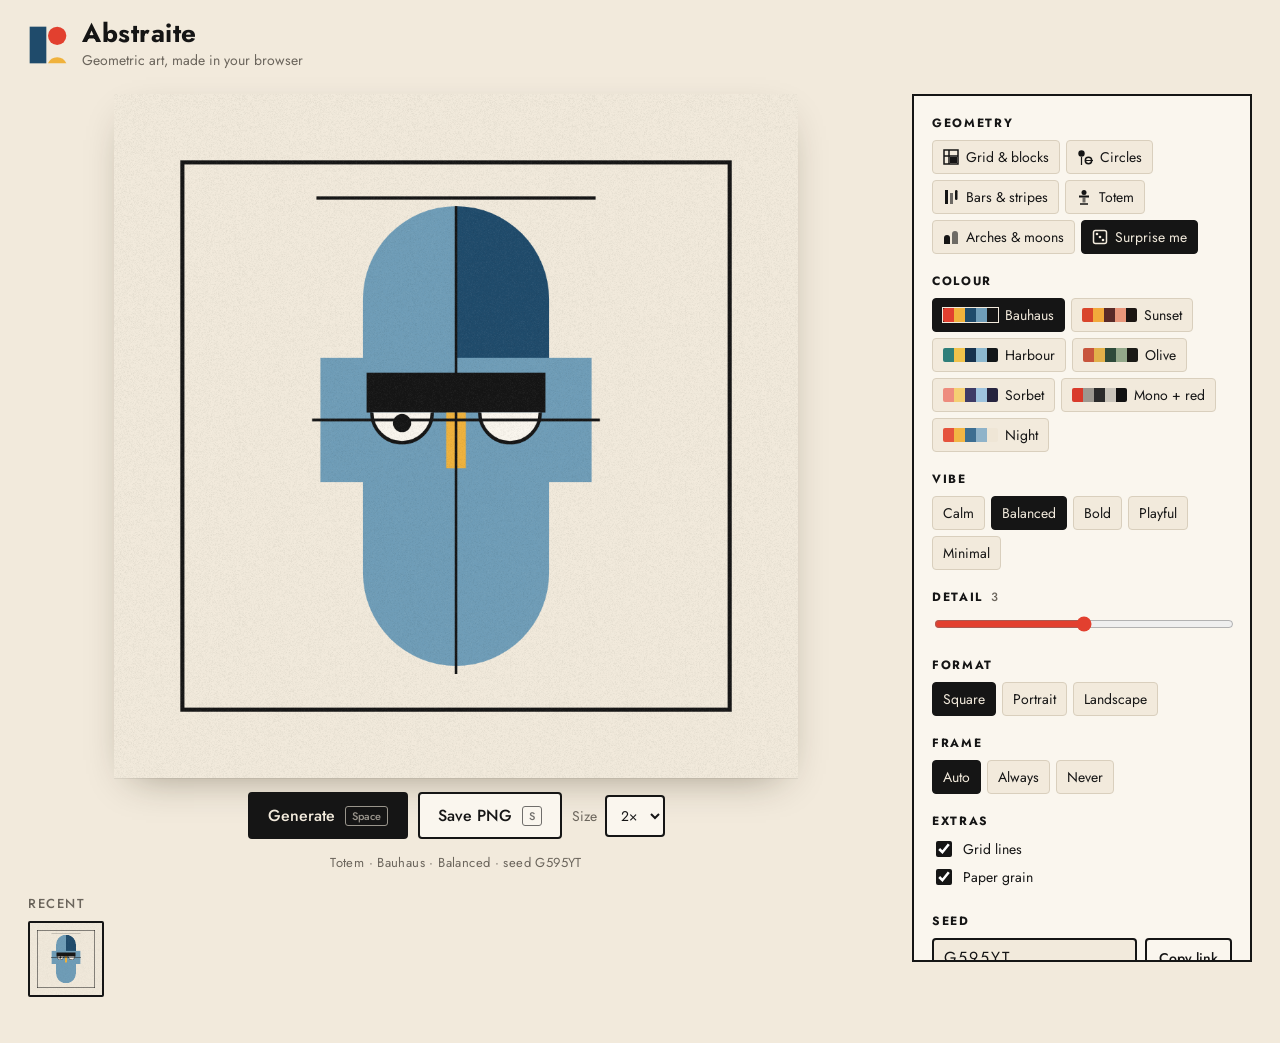
==== index.html @ ddf46121 "first commit" ====
<!doctype html>
<html lang="en">
<head>
  <meta charset="utf-8">
  <meta name="viewport" content="width=device-width, initial-scale=1">
  <title>Abstraite — geometric art generator</title>
  <meta name="description" content="Generate Bauhaus-style abstract geometric art in your browser.">
  <link rel="preconnect" href="https://fonts.googleapis.com">
  <link rel="preconnect" href="https://fonts.gstatic.com" crossorigin>
  <link href="https://fonts.googleapis.com/css2?family=Jost:wght@400;500;700&display=swap" rel="stylesheet">
  <link rel="stylesheet" href="style.css">
</head>
<body>
  <header class="top">
    <div class="brand">
      <svg class="mark" viewBox="0 0 48 48" aria-hidden="true">
        <rect x="2" y="2" width="20" height="44" fill="#1F4B6B"/>
        <circle cx="35" cy="13" r="11" fill="#E2402F"/>
        <path d="M24 46a12 12 0 0 1 22 0z" fill="#F0B23C"/>
      </svg>
      <div>
        <h1>Abstraite</h1>
        <p class="tag">Geometric art, made in your browser</p>
      </div>
    </div>
  </header>

  <main class="layout">
    <section class="stage" aria-label="Artwork">
      <div class="canvas-wrap">
        <canvas id="art" aria-label="Generated artwork"></canvas>
      </div>
      <div class="actions">
        <button id="generate" class="btn primary" title="Shortcut: Space">Generate <kbd>Space</kbd></button>
        <button id="save" class="btn" title="Shortcut: S">Save PNG <kbd>S</kbd></button>
        <label class="size">
          <span>Size</span>
          <select id="exportScale">
            <option value="1">1×</option>
            <option value="2" selected>2×</option>
            <option value="4">4×</option>
          </select>
        </label>
      </div>
      <p class="meta" id="meta"></p>
      <div class="history-wrap">
        <h2>Recent</h2>
        <div id="history" class="history" aria-label="Recent artworks"></div>
      </div>
    </section>

    <aside class="panel" aria-label="Settings">
      <fieldset>
        <legend>Geometry</legend>
        <div class="chips" data-key="composition"></div>
      </fieldset>
      <fieldset>
        <legend>Colour</legend>
        <div class="chips palettes" data-key="palette"></div>
      </fieldset>
      <fieldset>
        <legend>Vibe</legend>
        <div class="chips" data-key="vibe"></div>
      </fieldset>
      <fieldset>
        <legend>Detail <output id="detailOut">3</output></legend>
        <input type="range" id="detail" min="1" max="5" step="1" value="3">
      </fieldset>
      <fieldset>
        <legend>Format</legend>
        <div class="chips" data-key="format"></div>
      </fieldset>
      <fieldset>
        <legend>Frame</legend>
        <div class="chips" data-key="frame"></div>
      </fieldset>
      <fieldset class="toggles">
        <legend>Extras</legend>
        <label><input type="checkbox" id="gridLines" checked> Grid lines</label>
        <label><input type="checkbox" id="grain" checked> Paper grain</label>
      </fieldset>
      <fieldset>
        <legend>Seed</legend>
        <div class="seed">
          <input id="seed" type="text" maxlength="24" spellcheck="false" aria-label="Seed">
          <button id="copyLink" class="btn small" title="Copy a link to this exact artwork">Copy link</button>
        </div>
        <p class="hint">Same seed + same settings = same artwork.</p>
      </fieldset>
    </aside>
  </main>

  <script src="generator.js"></script>
  <script src="app.js"></script>
</body>
</html>
---- style.css ----
:root {
  --bg: #F2EADC;
  --surface: #FAF6EE;
  --ink: #151515;
  --muted: #6b655c;
  --line: #d9cfbd;
  --red: #E2402F;
  --yellow: #F0B23C;
  --navy: #1F4B6B;
  --sky: #6F9DB8;
  --radius: 4px;
  font-family: 'Jost', 'Futura', 'Avenir Next', 'Segoe UI', system-ui, sans-serif;
  color: var(--ink);
}

* { box-sizing: border-box; }
body { margin: 0; background: var(--bg); min-height: 100vh; }
button, input, select { font: inherit; color: inherit; }

.top { padding: 20px 28px 8px; }
.brand { display: flex; gap: 14px; align-items: center; }
.mark { width: 40px; height: 40px; }
h1 { margin: 0; font-size: 26px; font-weight: 700; letter-spacing: 0.02em; line-height: 1; }
.tag { margin: 4px 0 0; color: var(--muted); font-size: 14px; }

.layout {
  display: grid;
  grid-template-columns: minmax(0, 1fr) 340px;
  gap: 28px;
  padding: 16px 28px 40px;
  align-items: start;
}

/* ---------- Stage ---------- */
.stage { display: flex; flex-direction: column; align-items: center; gap: 14px; min-width: 0; }
.canvas-wrap {
  width: 100%;
  display: flex; justify-content: center; align-items: center;
  height: min(76vh, 820px);
}
#art {
  max-width: 100%; max-height: 100%;
  box-shadow: 0 1px 0 rgba(0,0,0,.06), 0 14px 40px -18px rgba(40,30,10,.45);
  background: var(--surface);
}
.actions { display: flex; gap: 10px; flex-wrap: wrap; justify-content: center; align-items: center; }
.btn {
  border: 2px solid var(--ink); background: var(--surface);
  padding: 10px 18px; border-radius: var(--radius); cursor: pointer;
  font-weight: 500; display: inline-flex; gap: 10px; align-items: center;
  transition: transform .08s ease, background .15s ease;
}
.btn:hover { background: #fff; }
.btn:active { transform: translateY(1px); }
.btn.primary { background: var(--ink); color: var(--bg); }
.btn.primary:hover { background: #333; }
.btn.small { padding: 6px 12px; font-size: 14px; }
kbd {
  font-family: inherit; font-size: 11px; padding: 1px 6px; border-radius: 3px;
  border: 1px solid currentColor; opacity: .6;
}
.size { display: inline-flex; align-items: center; gap: 8px; font-size: 14px; color: var(--muted); }
.size select { border: 2px solid var(--ink); border-radius: var(--radius); background: var(--surface); padding: 8px 10px; color: var(--ink); }
.meta { margin: 0; color: var(--muted); font-size: 13px; letter-spacing: .03em; }

.history-wrap { width: 100%; max-width: 900px; }
.history-wrap h2 { font-size: 13px; text-transform: uppercase; letter-spacing: .12em; color: var(--muted); font-weight: 500; margin: 8px 0; }
.history { display: flex; gap: 10px; overflow-x: auto; padding-bottom: 6px; }
.history button {
  flex: 0 0 auto; padding: 0; border: 2px solid transparent; background: none; cursor: pointer;
  border-radius: 2px; line-height: 0;
}
.history button[aria-current="true"] { border-color: var(--ink); }
.history img { height: 72px; width: auto; display: block; }
.history .empty { color: var(--muted); font-size: 14px; }

/* ---------- Panel ---------- */
.panel {
  background: var(--surface); border: 2px solid var(--ink);
  padding: 18px 18px 6px; position: sticky; top: 16px;
  max-height: calc(100vh - 32px); overflow-y: auto;
}
fieldset { border: 0; padding: 0; margin: 0 0 18px; min-width: 0; }
legend {
  font-size: 12px; text-transform: uppercase; letter-spacing: .14em; font-weight: 700;
  margin-bottom: 8px; padding: 0; display: flex; gap: 8px; align-items: baseline;
}
legend output { font-weight: 500; color: var(--muted); letter-spacing: 0; }

.chips { display: flex; flex-wrap: wrap; gap: 6px; }
.chip {
  border: 1.5px solid var(--line); background: var(--bg); border-radius: var(--radius);
  padding: 6px 10px; cursor: pointer; font-size: 14px; display: inline-flex; gap: 7px; align-items: center;
  transition: border-color .12s ease, background .12s ease;
}
.chip:hover { border-color: var(--ink); }
.chip[aria-pressed="true"] { background: var(--ink); color: var(--bg); border-color: var(--ink); }
.chip svg { width: 16px; height: 16px; flex: none; }
.swatches { display: inline-flex; }
.swatches i { width: 11px; height: 14px; display: block; }
.swatches i:first-child { border-radius: 2px 0 0 2px; }
.swatches i:last-child { border-radius: 0 2px 2px 0; }
.chip[aria-pressed="true"] .swatches { outline: 1.5px solid var(--bg); }

input[type="range"] { width: 100%; accent-color: var(--red); }
.toggles label { display: flex; gap: 8px; align-items: center; font-size: 14px; margin-bottom: 6px; cursor: pointer; }
.toggles input { accent-color: var(--ink); width: 16px; height: 16px; }
.seed { display: flex; gap: 8px; }
.seed input {
  flex: 1; min-width: 0; border: 2px solid var(--ink); border-radius: var(--radius);
  background: var(--bg); padding: 6px 10px; letter-spacing: .12em; text-transform: uppercase;
}
.hint { font-size: 12px; color: var(--muted); margin: 6px 0 0; }

:focus-visible { outline: 3px solid var(--sky); outline-offset: 2px; }

.toast {
  position: fixed; left: 50%; bottom: 24px; transform: translateX(-50%);
  background: var(--ink); color: var(--bg); padding: 10px 16px; border-radius: var(--radius);
  font-size: 14px; opacity: 0; transition: opacity .2s ease; pointer-events: none;
}
.toast.show { opacity: 1; }

@media (max-width: 860px) {
  .top { padding: 16px 16px 4px; }
  .layout { grid-template-columns: 1fr; padding: 12px 16px 32px; gap: 20px; }
  .canvas-wrap { height: auto; }
  .panel { position: static; max-height: none; }
}
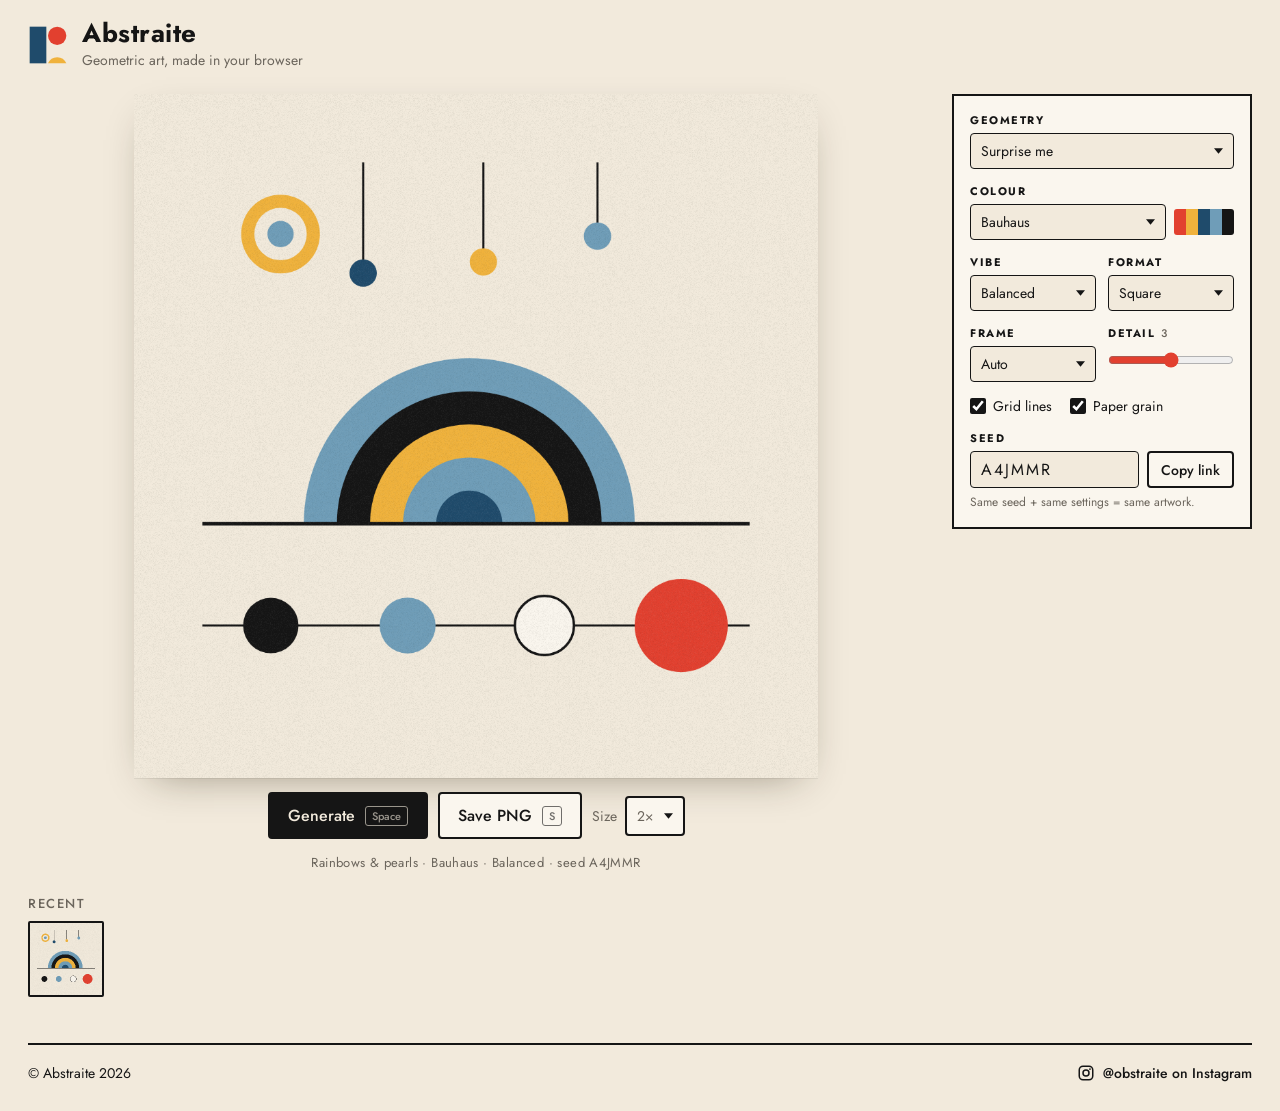
==== commit 48ad2c85: "more geometry options and the IG page" ====
--- a/index.html
+++ b/index.html
@@ -50,45 +50,59 @@
     </section>
 
     <aside class="panel" aria-label="Settings">
-      <fieldset>
-        <legend>Geometry</legend>
-        <div class="chips" data-key="composition"></div>
-      </fieldset>
-      <fieldset>
-        <legend>Colour</legend>
-        <div class="chips palettes" data-key="palette"></div>
-      </fieldset>
-      <fieldset>
-        <legend>Vibe</legend>
-        <div class="chips" data-key="vibe"></div>
-      </fieldset>
-      <fieldset>
-        <legend>Detail <output id="detailOut">3</output></legend>
-        <input type="range" id="detail" min="1" max="5" step="1" value="3">
-      </fieldset>
-      <fieldset>
-        <legend>Format</legend>
-        <div class="chips" data-key="format"></div>
-      </fieldset>
-      <fieldset>
-        <legend>Frame</legend>
-        <div class="chips" data-key="frame"></div>
-      </fieldset>
-      <fieldset class="toggles">
-        <legend>Extras</legend>
+      <div class="row">
+        <label for="composition">Geometry</label>
+        <select id="composition" data-key="composition"></select>
+      </div>
+      <div class="row">
+        <label for="palette">Colour</label>
+        <div class="with-swatch">
+          <select id="palette" data-key="palette"></select>
+          <span class="swatches" id="paletteSwatch" aria-hidden="true"></span>
+        </div>
+      </div>
+      <div class="pair">
+        <div class="row">
+          <label for="vibe">Vibe</label>
+          <select id="vibe" data-key="vibe"></select>
+        </div>
+        <div class="row">
+          <label for="format">Format</label>
+          <select id="format" data-key="format"></select>
+        </div>
+      </div>
+      <div class="pair">
+        <div class="row">
+          <label for="frame">Frame</label>
+          <select id="frame" data-key="frame"></select>
+        </div>
+        <div class="row">
+          <label for="detail">Detail <output id="detailOut">3</output></label>
+          <input type="range" id="detail" min="1" max="5" step="1" value="3">
+        </div>
+      </div>
+      <div class="toggles">
         <label><input type="checkbox" id="gridLines" checked> Grid lines</label>
         <label><input type="checkbox" id="grain" checked> Paper grain</label>
-      </fieldset>
-      <fieldset>
-        <legend>Seed</legend>
+      </div>
+      <div class="row">
+        <label for="seed">Seed</label>
         <div class="seed">
-          <input id="seed" type="text" maxlength="24" spellcheck="false" aria-label="Seed">
-          <button id="copyLink" class="btn small" title="Copy a link to this exact artwork">Copy link</button>
+          <input id="seed" type="text" maxlength="24" spellcheck="false">
+          <button id="copyLink" class="btn small" type="button" title="Copy a link to this exact artwork">Copy link</button>
         </div>
         <p class="hint">Same seed + same settings = same artwork.</p>
-      </fieldset>
+      </div>
     </aside>
   </main>
+
+  <footer class="foot">
+    <span>© Abstraite 2026</span>
+    <a href="https://www.instagram.com/obstraite/" target="_blank" rel="noopener">
+      <svg viewBox="0 0 24 24" aria-hidden="true"><rect x="3" y="3" width="18" height="18" rx="5" fill="none" stroke="currentColor" stroke-width="2"/><circle cx="12" cy="12" r="4" fill="none" stroke="currentColor" stroke-width="2"/><circle cx="17.3" cy="6.7" r="1.2" fill="currentColor"/></svg>
+      @obstraite on Instagram
+    </a>
+  </footer>
 
   <script src="generator.js"></script>
   <script src="app.js"></script>
--- a/style.css
+++ b/style.css
@@ -25,7 +25,7 @@
 
 .layout {
   display: grid;
-  grid-template-columns: minmax(0, 1fr) 340px;
+  grid-template-columns: minmax(0, 1fr) 300px;
   gap: 28px;
   padding: 16px 28px 40px;
   align-items: start;
@@ -60,7 +60,7 @@
   border: 1px solid currentColor; opacity: .6;
 }
 .size { display: inline-flex; align-items: center; gap: 8px; font-size: 14px; color: var(--muted); }
-.size select { border: 2px solid var(--ink); border-radius: var(--radius); background: var(--surface); padding: 8px 10px; color: var(--ink); }
+.size select { width: auto; border-width: 2px; background-color: var(--surface); padding: 8px 30px 8px 10px; }
 .meta { margin: 0; color: var(--muted); font-size: 13px; letter-spacing: .03em; }
 
 .history-wrap { width: 100%; max-width: 900px; }
@@ -77,40 +77,50 @@
 /* ---------- Panel ---------- */
 .panel {
   background: var(--surface); border: 2px solid var(--ink);
-  padding: 18px 18px 6px; position: sticky; top: 16px;
-  max-height: calc(100vh - 32px); overflow-y: auto;
+  padding: 16px; position: sticky; top: 16px;
+  display: flex; flex-direction: column; gap: 14px;
 }
-fieldset { border: 0; padding: 0; margin: 0 0 18px; min-width: 0; }
-legend {
-  font-size: 12px; text-transform: uppercase; letter-spacing: .14em; font-weight: 700;
-  margin-bottom: 8px; padding: 0; display: flex; gap: 8px; align-items: baseline;
+.row { display: flex; flex-direction: column; gap: 5px; min-width: 0; }
+.row > label {
+  font-size: 11px; text-transform: uppercase; letter-spacing: .14em; font-weight: 700;
+  display: flex; gap: 6px; align-items: baseline;
 }
-legend output { font-weight: 500; color: var(--muted); letter-spacing: 0; }
+.row output { font-weight: 500; color: var(--muted); letter-spacing: 0; }
+.pair { display: grid; grid-template-columns: 1fr 1fr; gap: 12px; }
+select {
+  width: 100%; appearance: none; -webkit-appearance: none;
+  border: 1.5px solid var(--ink); border-radius: var(--radius); background-color: var(--bg);
+  padding: 7px 30px 7px 10px; font-size: 14px; cursor: pointer;
+  background-image: url("data:image/svg+xml,%3Csvg xmlns='http://www.w3.org/2000/svg' viewBox='0 0 10 6'%3E%3Cpath d='M0 0h10L5 6z' fill='%23151515'/%3E%3C/svg%3E");
+  background-repeat: no-repeat; background-position: right 10px center; background-size: 9px 6px;
+}
+.with-swatch { display: flex; gap: 8px; align-items: center; }
+.with-swatch select { flex: 1; }
+.swatches { display: inline-flex; flex: none; }
+.swatches i { width: 12px; height: 26px; display: block; }
+.swatches i:first-child { border-radius: 3px 0 0 3px; }
+.swatches i:last-child { border-radius: 0 3px 3px 0; }
 
-.chips { display: flex; flex-wrap: wrap; gap: 6px; }
-.chip {
-  border: 1.5px solid var(--line); background: var(--bg); border-radius: var(--radius);
-  padding: 6px 10px; cursor: pointer; font-size: 14px; display: inline-flex; gap: 7px; align-items: center;
-  transition: border-color .12s ease, background .12s ease;
-}
-.chip:hover { border-color: var(--ink); }
-.chip[aria-pressed="true"] { background: var(--ink); color: var(--bg); border-color: var(--ink); }
-.chip svg { width: 16px; height: 16px; flex: none; }
-.swatches { display: inline-flex; }
-.swatches i { width: 11px; height: 14px; display: block; }
-.swatches i:first-child { border-radius: 2px 0 0 2px; }
-.swatches i:last-child { border-radius: 0 2px 2px 0; }
-.chip[aria-pressed="true"] .swatches { outline: 1.5px solid var(--bg); }
-
-input[type="range"] { width: 100%; accent-color: var(--red); }
-.toggles label { display: flex; gap: 8px; align-items: center; font-size: 14px; margin-bottom: 6px; cursor: pointer; }
-.toggles input { accent-color: var(--ink); width: 16px; height: 16px; }
+input[type="range"] { width: 100%; accent-color: var(--red); margin: 6px 0 0; }
+.toggles { display: flex; gap: 18px; flex-wrap: wrap; }
+.toggles label { display: flex; gap: 7px; align-items: center; font-size: 14px; cursor: pointer; }
+.toggles input { accent-color: var(--ink); width: 16px; height: 16px; margin: 0; }
 .seed { display: flex; gap: 8px; }
 .seed input {
-  flex: 1; min-width: 0; border: 2px solid var(--ink); border-radius: var(--radius);
+  flex: 1; min-width: 0; border: 1.5px solid var(--ink); border-radius: var(--radius);
   background: var(--bg); padding: 6px 10px; letter-spacing: .12em; text-transform: uppercase;
 }
-.hint { font-size: 12px; color: var(--muted); margin: 6px 0 0; }
+.hint { font-size: 12px; color: var(--muted); margin: 0; }
+
+/* ---------- Footer ---------- */
+.foot {
+  border-top: 2px solid var(--ink); margin: 0 28px; padding: 18px 0 28px;
+  display: flex; justify-content: space-between; align-items: center; flex-wrap: wrap; gap: 10px;
+  font-size: 14px;
+}
+.foot a { color: var(--ink); text-decoration: none; display: inline-flex; gap: 8px; align-items: center; font-weight: 500; }
+.foot a:hover { color: var(--red); }
+.foot svg { width: 18px; height: 18px; }
 
 :focus-visible { outline: 3px solid var(--sky); outline-offset: 2px; }
 
@@ -125,5 +135,6 @@
   .top { padding: 16px 16px 4px; }
   .layout { grid-template-columns: 1fr; padding: 12px 16px 32px; gap: 20px; }
   .canvas-wrap { height: auto; }
-  .panel { position: static; max-height: none; }
+  .panel { position: static; }
+  .foot { margin: 0 16px; }
 }
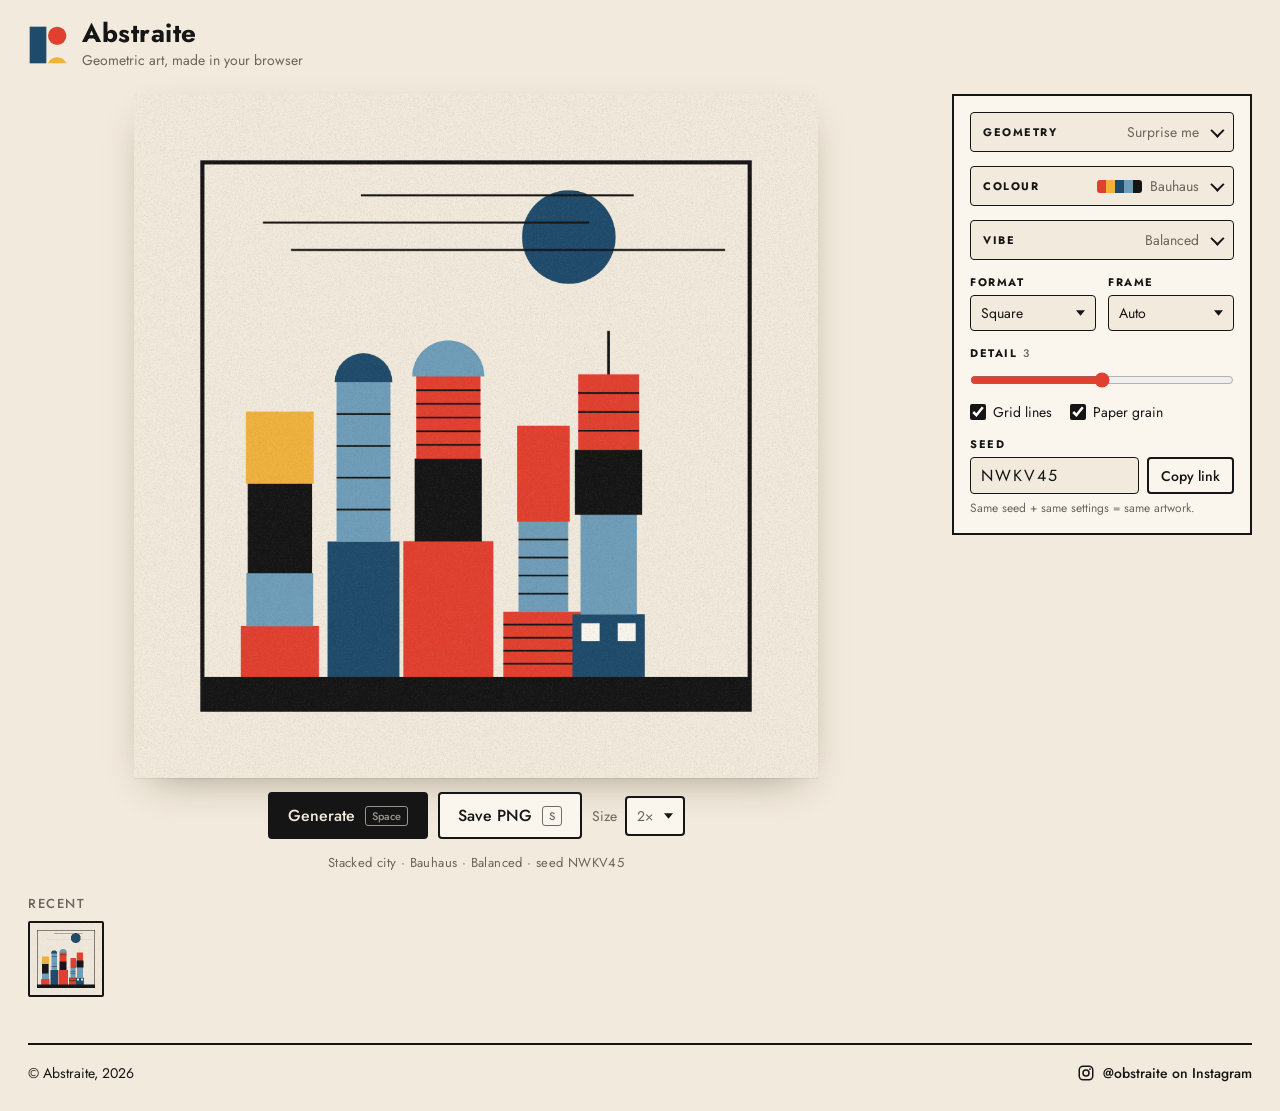
==== commit 6a9dabe2: "setting expanded" ====
--- a/index.html
+++ b/index.html
@@ -50,36 +50,31 @@
     </section>
 
     <aside class="panel" aria-label="Settings">
-      <div class="row">
-        <label for="composition">Geometry</label>
-        <select id="composition" data-key="composition"></select>
-      </div>
-      <div class="row">
-        <label for="palette">Colour</label>
-        <div class="with-swatch">
-          <select id="palette" data-key="palette"></select>
-          <span class="swatches" id="paletteSwatch" aria-hidden="true"></span>
-        </div>
-      </div>
+      <details class="group" data-key="composition">
+        <summary><span class="g-label">Geometry</span><span class="g-value"></span></summary>
+        <div class="chips"></div>
+      </details>
+      <details class="group" data-key="palette">
+        <summary><span class="g-label">Colour</span><span class="g-value"></span></summary>
+        <div class="chips palettes"></div>
+      </details>
+      <details class="group" data-key="vibe">
+        <summary><span class="g-label">Vibe</span><span class="g-value"></span></summary>
+        <div class="chips"></div>
+      </details>
       <div class="pair">
-        <div class="row">
-          <label for="vibe">Vibe</label>
-          <select id="vibe" data-key="vibe"></select>
-        </div>
         <div class="row">
           <label for="format">Format</label>
           <select id="format" data-key="format"></select>
         </div>
-      </div>
-      <div class="pair">
         <div class="row">
           <label for="frame">Frame</label>
           <select id="frame" data-key="frame"></select>
         </div>
-        <div class="row">
-          <label for="detail">Detail <output id="detailOut">3</output></label>
-          <input type="range" id="detail" min="1" max="5" step="1" value="3">
-        </div>
+      </div>
+      <div class="row">
+        <label for="detail">Detail <output id="detailOut">3</output></label>
+        <input type="range" id="detail" min="1" max="5" step="1" value="3">
       </div>
       <div class="toggles">
         <label><input type="checkbox" id="gridLines" checked> Grid lines</label>
@@ -97,8 +92,8 @@
   </main>
 
   <footer class="foot">
-    <span>© Abstraite 2026</span>
-    <a href="https://www.instagram.com/obstraite/" target="_blank" rel="noopener">
+    <span>© Abstraite, 2026</span>
+    <a href="https://www.instagram.com/randomly_abstracted/" target="_blank" rel="noopener">
       <svg viewBox="0 0 24 24" aria-hidden="true"><rect x="3" y="3" width="18" height="18" rx="5" fill="none" stroke="currentColor" stroke-width="2"/><circle cx="12" cy="12" r="4" fill="none" stroke="currentColor" stroke-width="2"/><circle cx="17.3" cy="6.7" r="1.2" fill="currentColor"/></svg>
       @obstraite on Instagram
     </a>
--- a/style.css
+++ b/style.css
@@ -78,6 +78,7 @@
 .panel {
   background: var(--surface); border: 2px solid var(--ink);
   padding: 16px; position: sticky; top: 16px;
+  max-height: calc(100vh - 32px); overflow-y: auto;
   display: flex; flex-direction: column; gap: 14px;
 }
 .row { display: flex; flex-direction: column; gap: 5px; min-width: 0; }
@@ -94,10 +95,37 @@
   background-image: url("data:image/svg+xml,%3Csvg xmlns='http://www.w3.org/2000/svg' viewBox='0 0 10 6'%3E%3Cpath d='M0 0h10L5 6z' fill='%23151515'/%3E%3C/svg%3E");
   background-repeat: no-repeat; background-position: right 10px center; background-size: 9px 6px;
 }
-.with-swatch { display: flex; gap: 8px; align-items: center; }
-.with-swatch select { flex: 1; }
+/* Collapsible groups */
+.group { border: 1.5px solid var(--ink); border-radius: var(--radius); background: var(--bg); }
+.group summary {
+  list-style: none; cursor: pointer; padding: 9px 12px;
+  display: flex; align-items: center; gap: 10px; user-select: none;
+}
+.group summary::-webkit-details-marker { display: none; }
+.group summary::after {
+  content: ''; width: 8px; height: 8px; margin-left: 2px; flex: none;
+  border-right: 2px solid var(--ink); border-bottom: 2px solid var(--ink);
+  transform: rotate(45deg) translateY(-2px); transition: transform .15s ease;
+}
+.group[open] summary::after { transform: rotate(-135deg) translateY(-2px); }
+.g-label { font-size: 11px; text-transform: uppercase; letter-spacing: .14em; font-weight: 700; }
+.g-value {
+  margin-left: auto; font-size: 14px; color: var(--muted);
+  display: inline-flex; align-items: center; gap: 8px; min-width: 0;
+}
+.group .chips { padding: 2px 10px 12px; }
+.chips { display: flex; flex-wrap: wrap; gap: 6px; }
+.chip {
+  border: 1.5px solid var(--line); background: var(--surface); border-radius: var(--radius);
+  padding: 5px 9px; cursor: pointer; font-size: 13.5px; display: inline-flex; gap: 7px; align-items: center;
+  transition: border-color .12s ease, background .12s ease;
+}
+.chip:hover { border-color: var(--ink); }
+.chip[aria-pressed="true"] { background: var(--ink); color: var(--bg); border-color: var(--ink); }
+.chip svg { width: 15px; height: 15px; flex: none; }
 .swatches { display: inline-flex; flex: none; }
-.swatches i { width: 12px; height: 26px; display: block; }
+.swatches i { width: 9px; height: 13px; display: block; }
+.chip[aria-pressed="true"] .swatches { outline: 1.5px solid var(--bg); }
 .swatches i:first-child { border-radius: 3px 0 0 3px; }
 .swatches i:last-child { border-radius: 0 3px 3px 0; }
 
@@ -135,6 +163,6 @@
   .top { padding: 16px 16px 4px; }
   .layout { grid-template-columns: 1fr; padding: 12px 16px 32px; gap: 20px; }
   .canvas-wrap { height: auto; }
-  .panel { position: static; }
+  .panel { position: static; max-height: none; }
   .foot { margin: 0 16px; }
 }
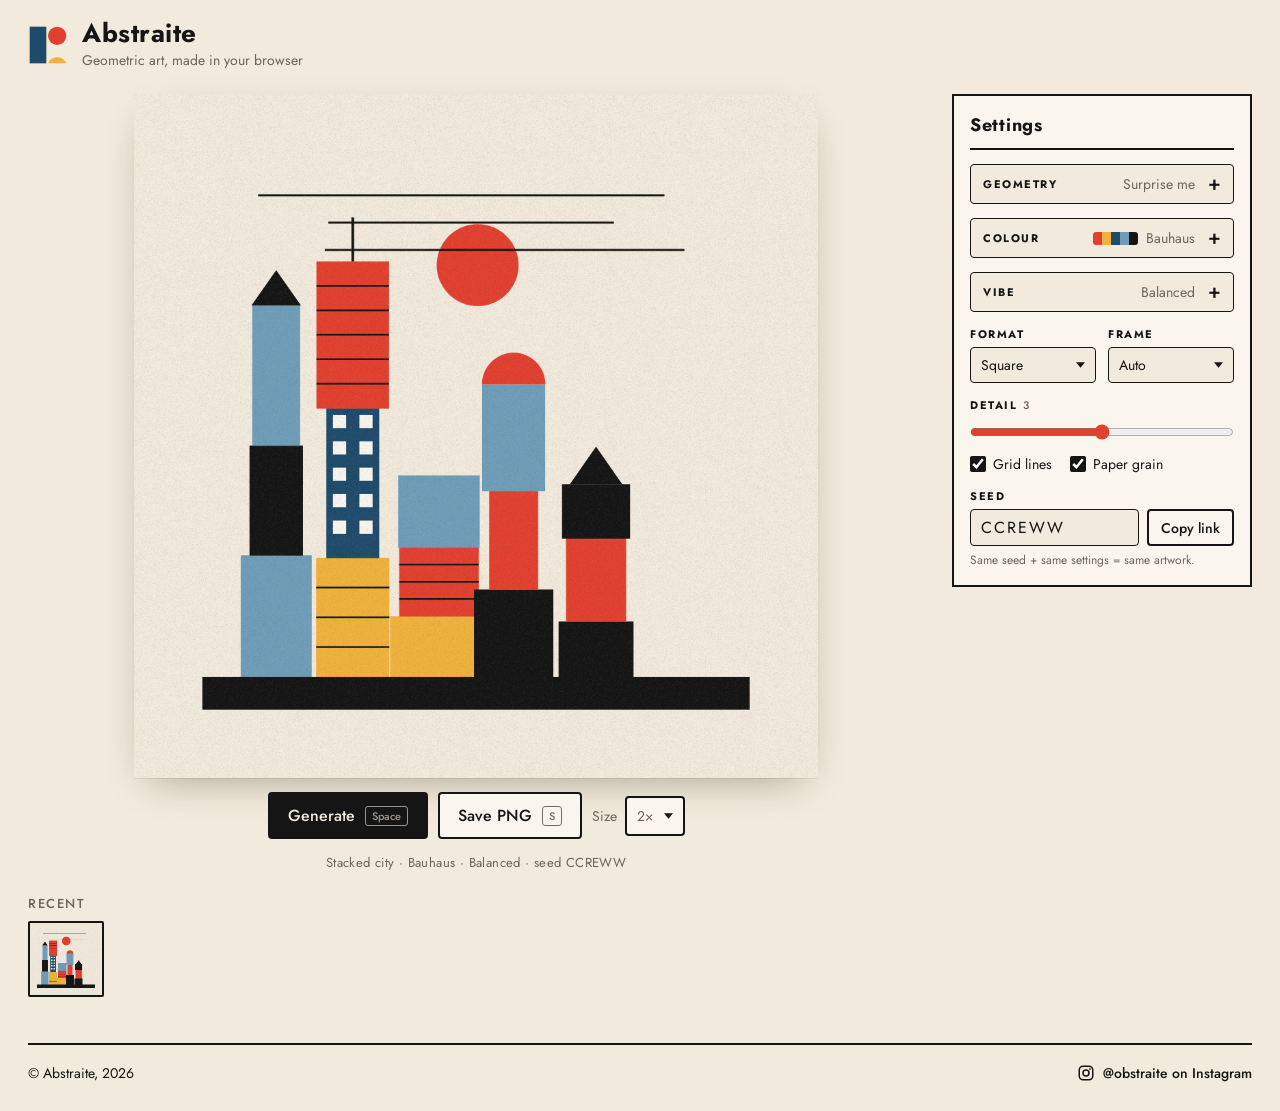
==== commit e15b972e: "settin + instead of caret" ====
--- a/index.html
+++ b/index.html
@@ -49,7 +49,8 @@
       </div>
     </section>
 
-    <aside class="panel" aria-label="Settings">
+    <aside class="panel" aria-labelledby="settingsTitle">
+      <h2 class="panel-title" id="settingsTitle">Settings</h2>
       <details class="group" data-key="composition">
         <summary><span class="g-label">Geometry</span><span class="g-value"></span></summary>
         <div class="chips"></div>
--- a/style.css
+++ b/style.css
@@ -95,6 +95,10 @@
   background-image: url("data:image/svg+xml,%3Csvg xmlns='http://www.w3.org/2000/svg' viewBox='0 0 10 6'%3E%3Cpath d='M0 0h10L5 6z' fill='%23151515'/%3E%3C/svg%3E");
   background-repeat: no-repeat; background-position: right 10px center; background-size: 9px 6px;
 }
+.panel-title {
+  margin: 0; padding-bottom: 10px; border-bottom: 2px solid var(--ink);
+  font-size: 18px; font-weight: 700; letter-spacing: .04em;
+}
 /* Collapsible groups */
 .group { border: 1.5px solid var(--ink); border-radius: var(--radius); background: var(--bg); }
 .group summary {
@@ -103,11 +107,10 @@
 }
 .group summary::-webkit-details-marker { display: none; }
 .group summary::after {
-  content: ''; width: 8px; height: 8px; margin-left: 2px; flex: none;
-  border-right: 2px solid var(--ink); border-bottom: 2px solid var(--ink);
-  transform: rotate(45deg) translateY(-2px); transition: transform .15s ease;
+  content: '+'; margin-left: 2px; flex: none; width: 14px; text-align: center;
+  font-size: 20px; font-weight: 500; line-height: 1;
 }
-.group[open] summary::after { transform: rotate(-135deg) translateY(-2px); }
+.group[open] summary::after { content: '\2212'; }
 .g-label { font-size: 11px; text-transform: uppercase; letter-spacing: .14em; font-weight: 700; }
 .g-value {
   margin-left: auto; font-size: 14px; color: var(--muted);
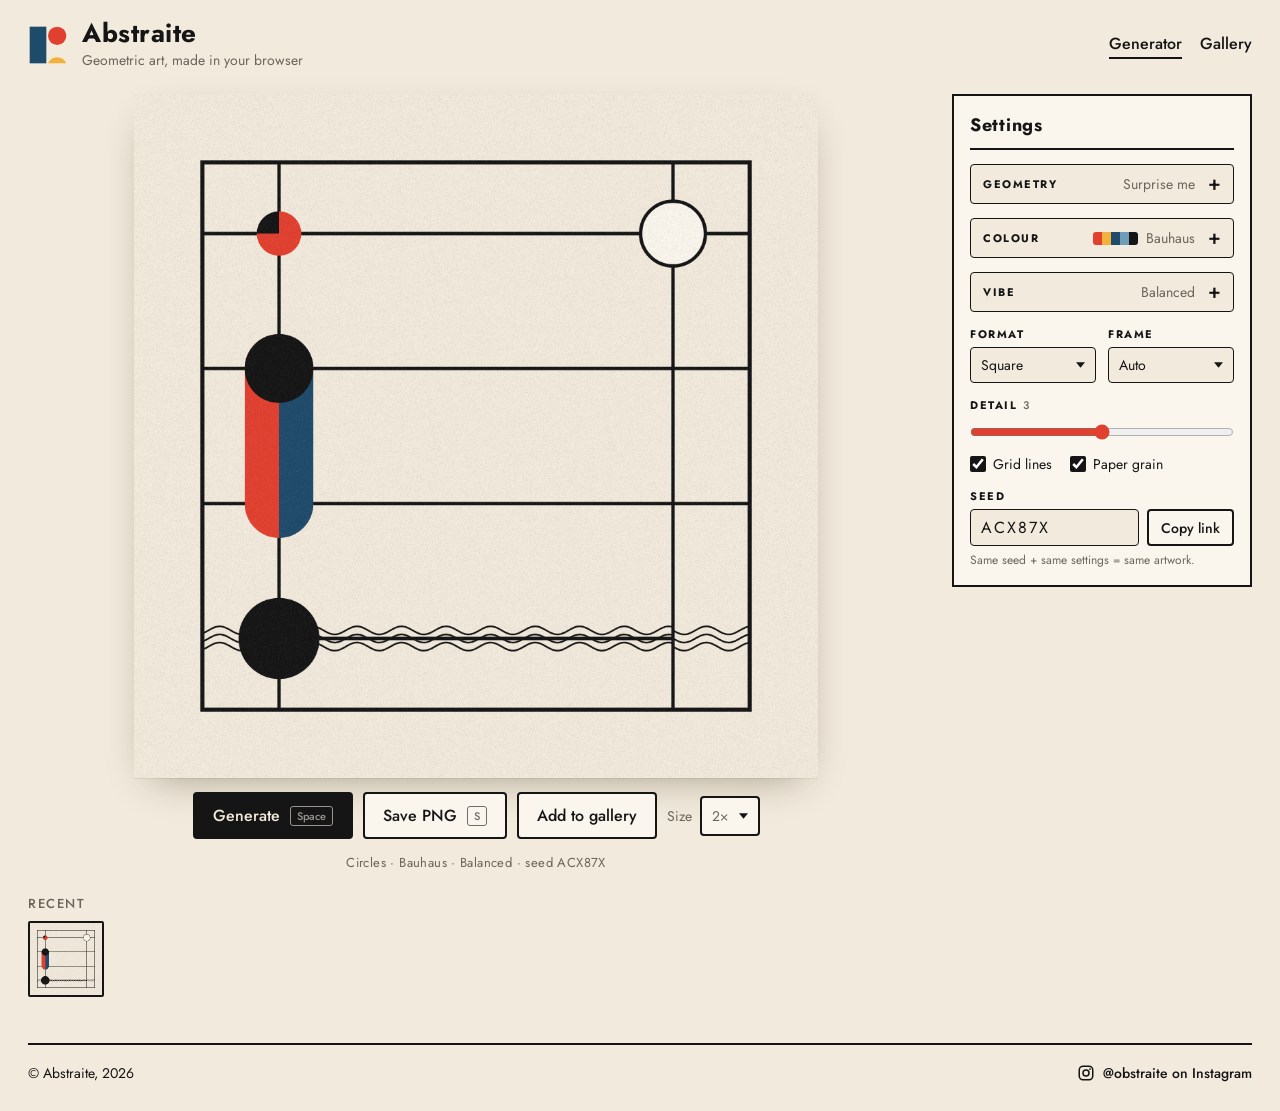
==== commit 2f2be74d: "added gallery section" ====
--- a/index.html
+++ b/index.html
@@ -23,6 +23,10 @@
         <p class="tag">Geometric art, made in your browser</p>
       </div>
     </div>
+    <nav class="nav">
+      <a href="index.html" aria-current="page">Generator</a>
+      <a href="gallery.html">Gallery</a>
+    </nav>
   </header>
 
   <main class="layout">
@@ -33,6 +37,7 @@
       <div class="actions">
         <button id="generate" class="btn primary" title="Shortcut: Space">Generate <kbd>Space</kbd></button>
         <button id="save" class="btn" title="Shortcut: S">Save PNG <kbd>S</kbd></button>
+        <button id="addGallery" class="btn" type="button" title="Save this seed + settings to the gallery">Add to gallery</button>
         <label class="size">
           <span>Size</span>
           <select id="exportScale">
@@ -101,6 +106,8 @@
   </footer>
 
   <script src="generator.js"></script>
+  <script src="link.js"></script>
+  <script src="gallery-store.js"></script>
   <script src="app.js"></script>
 </body>
 </html>
--- a/style.css
+++ b/style.css
@@ -17,7 +17,12 @@
 body { margin: 0; background: var(--bg); min-height: 100vh; }
 button, input, select { font: inherit; color: inherit; }
 
-.top { padding: 20px 28px 8px; }
+.top { padding: 20px 28px 8px; display: flex; justify-content: space-between; align-items: center; gap: 16px; flex-wrap: wrap; }
+a.brand { color: inherit; text-decoration: none; }
+.nav { display: flex; gap: 18px; font-weight: 500; }
+.nav a { color: var(--ink); text-decoration: none; padding-bottom: 2px; border-bottom: 2px solid transparent; }
+.nav a:hover { color: var(--red); }
+.nav a[aria-current="page"] { border-bottom-color: var(--ink); }
 .brand { display: flex; gap: 14px; align-items: center; }
 .mark { width: 40px; height: 40px; }
 h1 { margin: 0; font-size: 26px; font-weight: 700; letter-spacing: 0.02em; line-height: 1; }
@@ -143,6 +148,16 @@
 }
 .hint { font-size: 12px; color: var(--muted); margin: 0; }
 
+/* ---------- Gallery ---------- */
+.gallery-page { padding: 16px 28px 40px; }
+.gallery { display: grid; grid-template-columns: repeat(auto-fill, minmax(240px, 1fr)); gap: 24px; }
+.card { margin: 0; background: var(--surface); border: 2px solid var(--ink); padding: 12px; display: flex; flex-direction: column; gap: 10px; }
+.card canvas { width: 100%; height: auto; display: block; }
+.card figcaption { font-size: 13px; color: var(--muted); letter-spacing: .03em; }
+.card-actions { display: flex; gap: 8px; }
+a.btn { text-decoration: none; }
+.gallery .empty { color: var(--muted); }
+
 /* ---------- Footer ---------- */
 .foot {
   border-top: 2px solid var(--ink); margin: 0 28px; padding: 18px 0 28px;
@@ -164,6 +179,7 @@
 
 @media (max-width: 860px) {
   .top { padding: 16px 16px 4px; }
+  .gallery-page { padding: 12px 16px 32px; }
   .layout { grid-template-columns: 1fr; padding: 12px 16px 32px; gap: 20px; }
   .canvas-wrap { height: auto; }
   .panel { position: static; max-height: none; }
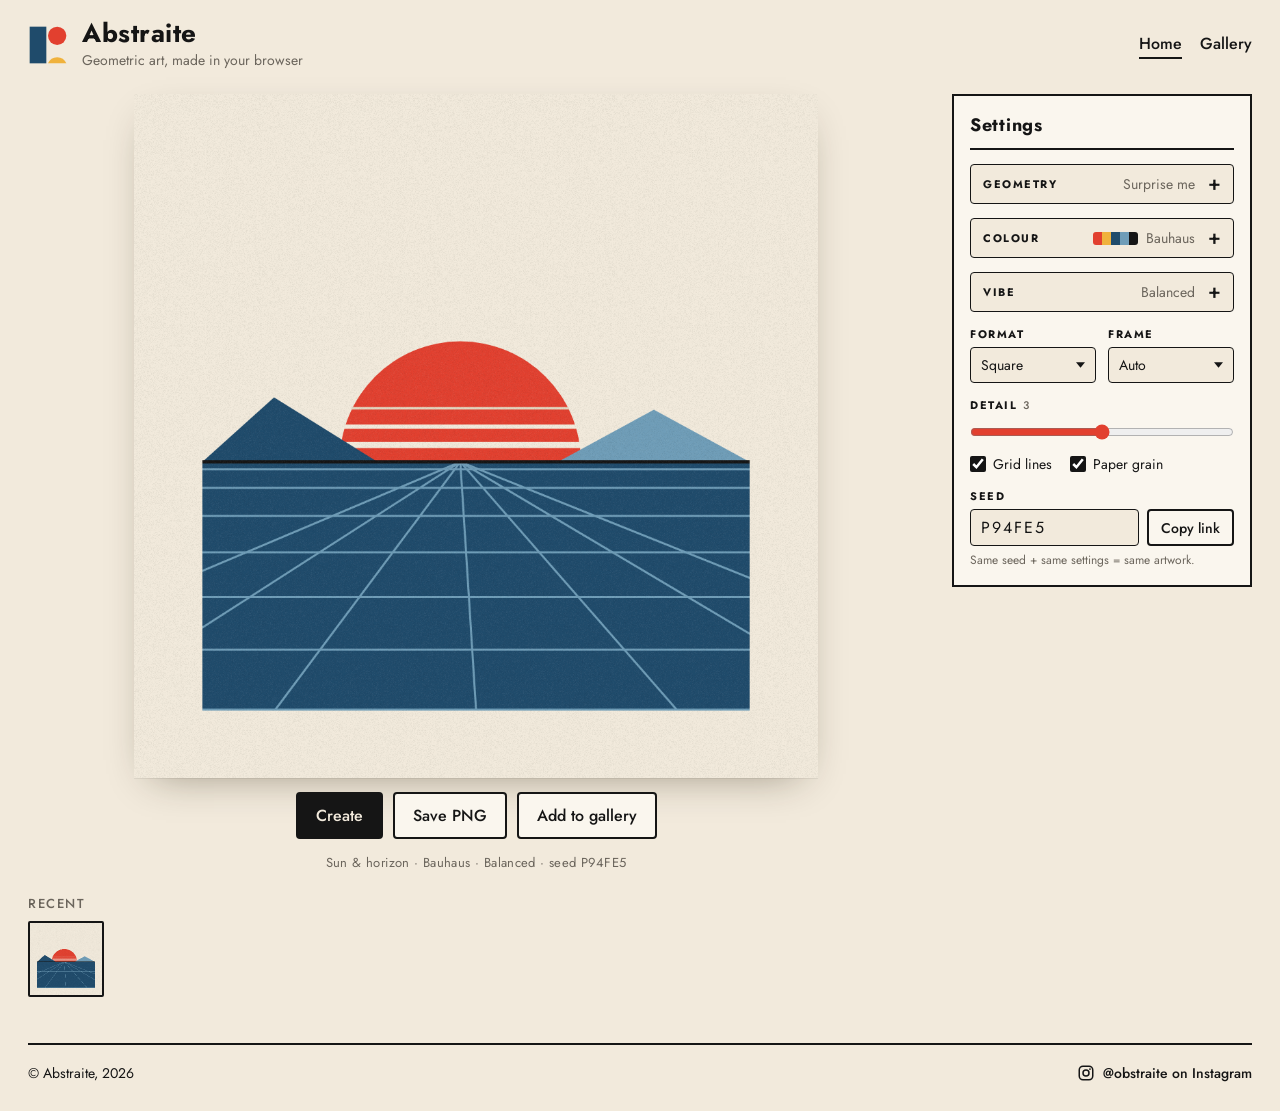
==== commit 57d27dfb: "updated homescreen buttons" ====
--- a/index.html
+++ b/index.html
@@ -1,113 +1,178 @@
 <!doctype html>
 <html lang="en">
-<head>
-  <meta charset="utf-8">
-  <meta name="viewport" content="width=device-width, initial-scale=1">
-  <title>Abstraite — geometric art generator</title>
-  <meta name="description" content="Generate Bauhaus-style abstract geometric art in your browser.">
-  <link rel="preconnect" href="https://fonts.googleapis.com">
-  <link rel="preconnect" href="https://fonts.gstatic.com" crossorigin>
-  <link href="https://fonts.googleapis.com/css2?family=Jost:wght@400;500;700&display=swap" rel="stylesheet">
-  <link rel="stylesheet" href="style.css">
-</head>
-<body>
-  <header class="top">
-    <div class="brand">
-      <svg class="mark" viewBox="0 0 48 48" aria-hidden="true">
-        <rect x="2" y="2" width="20" height="44" fill="#1F4B6B"/>
-        <circle cx="35" cy="13" r="11" fill="#E2402F"/>
-        <path d="M24 46a12 12 0 0 1 22 0z" fill="#F0B23C"/>
-      </svg>
-      <div>
-        <h1>Abstraite</h1>
-        <p class="tag">Geometric art, made in your browser</p>
+  <head>
+    <meta charset="utf-8" />
+    <meta name="viewport" content="width=device-width, initial-scale=1" />
+    <title>Abstraite — geometric art generator</title>
+    <meta
+      name="description"
+      content="Generate Bauhaus-style abstract geometric art in your browser."
+    />
+    <link rel="preconnect" href="https://fonts.googleapis.com" />
+    <link rel="preconnect" href="https://fonts.gstatic.com" crossorigin />
+    <link
+      href="https://fonts.googleapis.com/css2?family=Jost:wght@400;500;700&display=swap"
+      rel="stylesheet"
+    />
+    <link rel="stylesheet" href="style.css" />
+  </head>
+  <body>
+    <header class="top">
+      <div class="brand">
+        <svg class="mark" viewBox="0 0 48 48" aria-hidden="true">
+          <rect x="2" y="2" width="20" height="44" fill="#1F4B6B" />
+          <circle cx="35" cy="13" r="11" fill="#E2402F" />
+          <path d="M24 46a12 12 0 0 1 22 0z" fill="#F0B23C" />
+        </svg>
+        <div>
+          <h1>Abstraite</h1>
+          <p class="tag">Geometric art, made in your browser</p>
+        </div>
       </div>
-    </div>
-    <nav class="nav">
-      <a href="index.html" aria-current="page">Generator</a>
-      <a href="gallery.html">Gallery</a>
-    </nav>
-  </header>
+      <nav class="nav">
+        <a href="index.html" aria-current="page">Home</a>
+        <a href="gallery.html">Gallery</a>
+      </nav>
+    </header>
 
-  <main class="layout">
-    <section class="stage" aria-label="Artwork">
-      <div class="canvas-wrap">
-        <canvas id="art" aria-label="Generated artwork"></canvas>
-      </div>
-      <div class="actions">
-        <button id="generate" class="btn primary" title="Shortcut: Space">Generate <kbd>Space</kbd></button>
-        <button id="save" class="btn" title="Shortcut: S">Save PNG <kbd>S</kbd></button>
-        <button id="addGallery" class="btn" type="button" title="Save this seed + settings to the gallery">Add to gallery</button>
-        <label class="size">
-          <span>Size</span>
-          <select id="exportScale">
-            <option value="1">1×</option>
-            <option value="2" selected>2×</option>
-            <option value="4">4×</option>
-          </select>
-        </label>
-      </div>
-      <p class="meta" id="meta"></p>
-      <div class="history-wrap">
-        <h2>Recent</h2>
-        <div id="history" class="history" aria-label="Recent artworks"></div>
-      </div>
-    </section>
+    <main class="layout">
+      <section class="stage" aria-label="Artwork">
+        <div class="canvas-wrap">
+          <canvas id="art" aria-label="Generated artwork"></canvas>
+        </div>
+        <div class="actions">
+          <button id="generate" class="btn primary" title="Shortcut: Space">
+            Create
+          </button>
+          <div class="save-menu">
+            <button
+              id="save"
+              class="btn"
+              type="button"
+              aria-haspopup="menu"
+              aria-expanded="false"
+              aria-controls="saveSizes"
+              title="Choose a size. Shortcut: S saves at the last size"
+            >
+              Save PNG
+            </button>
+            <div id="saveSizes" class="menu" role="menu" hidden>
+              <button type="button" role="menuitem" data-scale="1">1× <span></span></button>
+              <button type="button" role="menuitem" data-scale="2">2× <span></span></button>
+              <button type="button" role="menuitem" data-scale="4">4× <span></span></button>
+            </div>
+          </div>
+          <button
+            id="addGallery"
+            class="btn"
+            type="button"
+            title="Save this seed + settings to the gallery"
+          >
+            Add to gallery
+          </button>
+        </div>
+        <p class="meta" id="meta"></p>
+        <div class="history-wrap">
+          <h2>Recent</h2>
+          <div id="history" class="history" aria-label="Recent artworks"></div>
+        </div>
+      </section>
 
-    <aside class="panel" aria-labelledby="settingsTitle">
-      <h2 class="panel-title" id="settingsTitle">Settings</h2>
-      <details class="group" data-key="composition">
-        <summary><span class="g-label">Geometry</span><span class="g-value"></span></summary>
-        <div class="chips"></div>
-      </details>
-      <details class="group" data-key="palette">
-        <summary><span class="g-label">Colour</span><span class="g-value"></span></summary>
-        <div class="chips palettes"></div>
-      </details>
-      <details class="group" data-key="vibe">
-        <summary><span class="g-label">Vibe</span><span class="g-value"></span></summary>
-        <div class="chips"></div>
-      </details>
-      <div class="pair">
-        <div class="row">
-          <label for="format">Format</label>
-          <select id="format" data-key="format"></select>
+      <aside class="panel" aria-labelledby="settingsTitle">
+        <h2 class="panel-title" id="settingsTitle">Settings</h2>
+        <details class="group" data-key="composition">
+          <summary>
+            <span class="g-label">Geometry</span><span class="g-value"></span>
+          </summary>
+          <div class="chips"></div>
+        </details>
+        <details class="group" data-key="palette">
+          <summary>
+            <span class="g-label">Colour</span><span class="g-value"></span>
+          </summary>
+          <div class="chips palettes"></div>
+        </details>
+        <details class="group" data-key="vibe">
+          <summary>
+            <span class="g-label">Vibe</span><span class="g-value"></span>
+          </summary>
+          <div class="chips"></div>
+        </details>
+        <div class="pair">
+          <div class="row">
+            <label for="format">Format</label>
+            <select id="format" data-key="format"></select>
+          </div>
+          <div class="row">
+            <label for="frame">Frame</label>
+            <select id="frame" data-key="frame"></select>
+          </div>
         </div>
         <div class="row">
-          <label for="frame">Frame</label>
-          <select id="frame" data-key="frame"></select>
+          <label for="detail">Detail <output id="detailOut">3</output></label>
+          <input type="range" id="detail" min="1" max="5" step="1" value="3" />
         </div>
-      </div>
-      <div class="row">
-        <label for="detail">Detail <output id="detailOut">3</output></label>
-        <input type="range" id="detail" min="1" max="5" step="1" value="3">
-      </div>
-      <div class="toggles">
-        <label><input type="checkbox" id="gridLines" checked> Grid lines</label>
-        <label><input type="checkbox" id="grain" checked> Paper grain</label>
-      </div>
-      <div class="row">
-        <label for="seed">Seed</label>
-        <div class="seed">
-          <input id="seed" type="text" maxlength="24" spellcheck="false">
-          <button id="copyLink" class="btn small" type="button" title="Copy a link to this exact artwork">Copy link</button>
+        <div class="toggles">
+          <label
+            ><input type="checkbox" id="gridLines" checked /> Grid lines</label
+          >
+          <label
+            ><input type="checkbox" id="grain" checked /> Paper grain</label
+          >
         </div>
-        <p class="hint">Same seed + same settings = same artwork.</p>
-      </div>
-    </aside>
-  </main>
+        <div class="row">
+          <label for="seed">Seed</label>
+          <div class="seed">
+            <input id="seed" type="text" maxlength="24" spellcheck="false" />
+            <button
+              id="copyLink"
+              class="btn small"
+              type="button"
+              title="Copy a link to this exact artwork"
+            >
+              Copy link
+            </button>
+          </div>
+          <p class="hint">Same seed + same settings = same artwork.</p>
+        </div>
+      </aside>
+    </main>
 
-  <footer class="foot">
-    <span>© Abstraite, 2026</span>
-    <a href="https://www.instagram.com/randomly_abstracted/" target="_blank" rel="noopener">
-      <svg viewBox="0 0 24 24" aria-hidden="true"><rect x="3" y="3" width="18" height="18" rx="5" fill="none" stroke="currentColor" stroke-width="2"/><circle cx="12" cy="12" r="4" fill="none" stroke="currentColor" stroke-width="2"/><circle cx="17.3" cy="6.7" r="1.2" fill="currentColor"/></svg>
-      @obstraite on Instagram
-    </a>
-  </footer>
+    <footer class="foot">
+      <span>© Abstraite, 2026</span>
+      <a
+        href="https://www.instagram.com/randomly_abstracted/"
+        target="_blank"
+        rel="noopener"
+      >
+        <svg viewBox="0 0 24 24" aria-hidden="true">
+          <rect
+            x="3"
+            y="3"
+            width="18"
+            height="18"
+            rx="5"
+            fill="none"
+            stroke="currentColor"
+            stroke-width="2"
+          />
+          <circle
+            cx="12"
+            cy="12"
+            r="4"
+            fill="none"
+            stroke="currentColor"
+            stroke-width="2"
+          />
+          <circle cx="17.3" cy="6.7" r="1.2" fill="currentColor" />
+        </svg>
+        @obstraite on Instagram
+      </a>
+    </footer>
 
-  <script src="generator.js"></script>
-  <script src="link.js"></script>
-  <script src="gallery-store.js"></script>
-  <script src="app.js"></script>
-</body>
+    <script src="generator.js"></script>
+    <script src="link.js"></script>
+    <script src="gallery-store.js"></script>
+    <script src="app.js"></script>
+  </body>
 </html>
--- a/style.css
+++ b/style.css
@@ -64,8 +64,23 @@
   font-family: inherit; font-size: 11px; padding: 1px 6px; border-radius: 3px;
   border: 1px solid currentColor; opacity: .6;
 }
-.size { display: inline-flex; align-items: center; gap: 8px; font-size: 14px; color: var(--muted); }
-.size select { width: auto; border-width: 2px; background-color: var(--surface); padding: 8px 30px 8px 10px; }
+/* Save PNG size menu */
+.save-menu { position: relative; }
+.menu {
+  position: absolute; bottom: calc(100% + 6px); left: 50%; transform: translateX(-50%); z-index: 5;
+  min-width: 100%; background: var(--surface); border: 2px solid var(--ink); border-radius: var(--radius);
+  padding: 4px; display: flex; flex-direction: column;
+  box-shadow: 0 10px 24px -12px rgba(40,30,10,.45);
+}
+.menu[hidden] { display: none; }
+.menu button {
+  border: 0; background: none; cursor: pointer; text-align: left; white-space: nowrap;
+  padding: 8px 12px; border-radius: 2px; font-weight: 500; display: flex; gap: 16px; justify-content: space-between;
+}
+.menu button span { color: var(--muted); font-weight: 400; font-size: 13px; font-variant-numeric: tabular-nums; }
+.menu button:hover, .menu button:focus-visible { background: var(--bg); }
+.menu button[aria-current="true"] { background: var(--ink); color: var(--bg); }
+.menu button[aria-current="true"] span { color: inherit; opacity: .7; }
 .meta { margin: 0; color: var(--muted); font-size: 13px; letter-spacing: .03em; }
 
 .history-wrap { width: 100%; max-width: 900px; }
@@ -149,14 +164,31 @@
 .hint { font-size: 12px; color: var(--muted); margin: 0; }
 
 /* ---------- Gallery ---------- */
-.gallery-page { padding: 16px 28px 40px; }
-.gallery { display: grid; grid-template-columns: repeat(auto-fill, minmax(240px, 1fr)); gap: 24px; }
-.card { margin: 0; background: var(--surface); border: 2px solid var(--ink); padding: 12px; display: flex; flex-direction: column; gap: 10px; }
-.card canvas { width: 100%; height: auto; display: block; }
-.card figcaption { font-size: 13px; color: var(--muted); letter-spacing: .03em; }
-.card-actions { display: flex; gap: 8px; }
+.gallery-page { padding: 24px 28px 64px; max-width: 1280px; margin: 0 auto; }
+.gallery { display: grid; grid-template-columns: repeat(3, minmax(0, 1fr)); gap: 56px 48px; }
+.card { margin: 0; display: flex; flex-direction: column; gap: 14px; }
+/* Square mat so portrait and landscape pieces line up in even rows. */
+.frame {
+  position: relative; aspect-ratio: 1; background: var(--surface);
+  display: grid; place-items: center; padding: 9%;
+}
+.frame canvas {
+  height: auto; display: block;
+  box-shadow: 0 1px 0 rgba(0,0,0,.06), 0 14px 32px -18px rgba(40,30,10,.45);
+  transition: transform .25s ease;
+}
+.card-actions {
+  position: absolute; inset: auto 0 0 0; padding: 14px;
+  display: flex; gap: 8px; justify-content: center;
+  opacity: 0; transform: translateY(6px); transition: opacity .2s ease, transform .2s ease;
+}
+.card:hover .card-actions, .card:focus-within .card-actions { opacity: 1; transform: none; }
+.card:hover canvas { transform: translateY(-4px); }
+/* Touch screens have no hover, so keep the buttons visible there. */
+@media (hover: none) { .card-actions { opacity: 1; transform: none; } }
+.card figcaption { font-size: 13px; color: var(--muted); letter-spacing: .03em; text-align: center; }
 a.btn { text-decoration: none; }
-.gallery .empty { color: var(--muted); }
+.gallery .empty { grid-column: 1 / -1; color: var(--muted); text-align: center; padding: 64px 0; }
 
 /* ---------- Footer ---------- */
 .foot {
@@ -179,9 +211,14 @@
 
 @media (max-width: 860px) {
   .top { padding: 16px 16px 4px; }
-  .gallery-page { padding: 12px 16px 32px; }
+  .gallery-page { padding: 12px 16px 40px; }
+  .gallery { grid-template-columns: repeat(2, minmax(0, 1fr)); gap: 32px 24px; }
   .layout { grid-template-columns: 1fr; padding: 12px 16px 32px; gap: 20px; }
   .canvas-wrap { height: auto; }
   .panel { position: static; max-height: none; }
   .foot { margin: 0 16px; }
 }
+
+@media (max-width: 540px) {
+  .gallery { grid-template-columns: 1fr; }
+}
